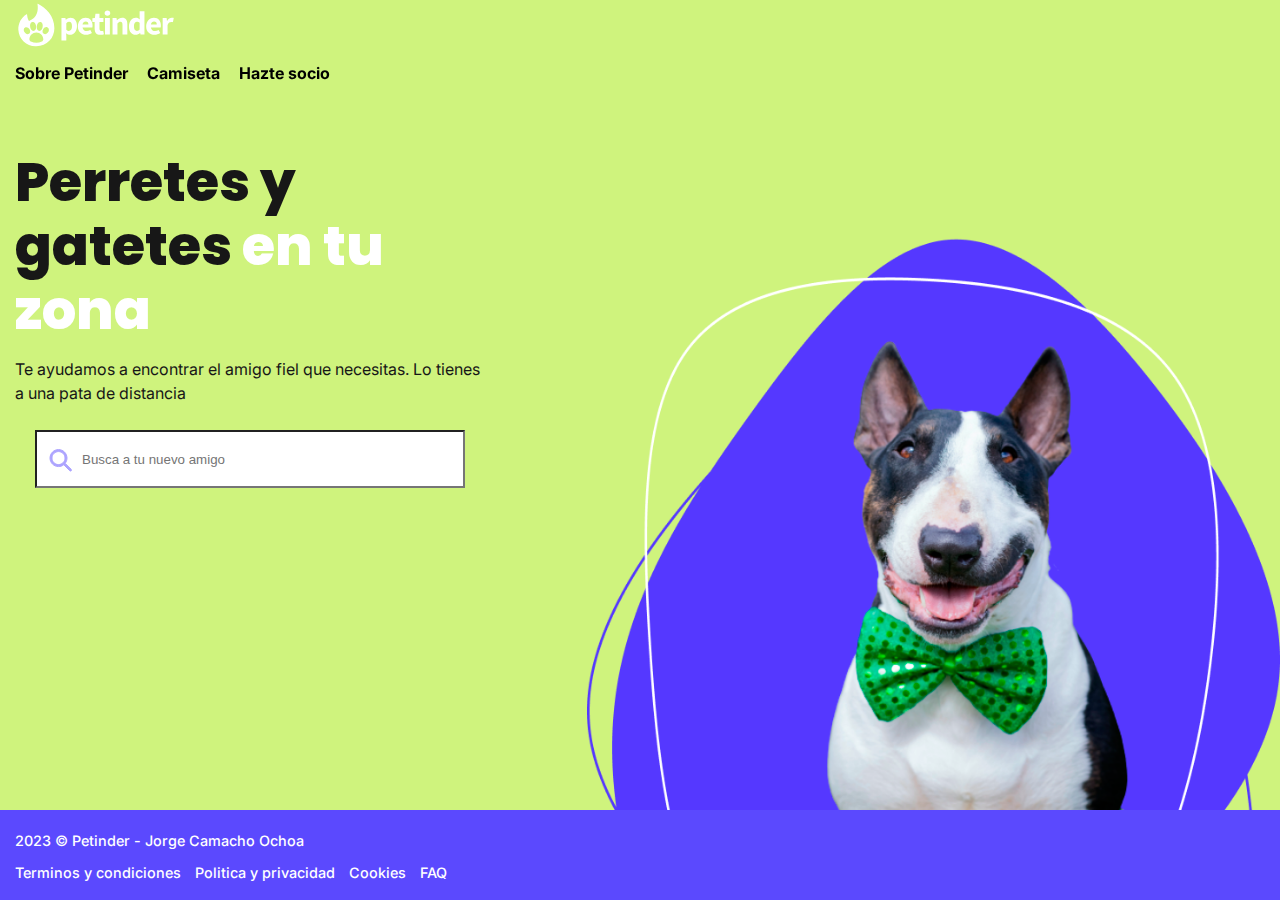
==== index.html @ 2ad8a1c3 "perretes y gatetes" ====
<!DOCTYPE html>
<html lang="es">
<head>
    <meta charset="UTF-8">
    <meta http-equiv="X-UA-Compatible" content="IE=edge">
    <meta name="viewport" content="width=device-width, initial-scale=1.0">
    <meta name="description" content="Petinder es una organización que fomenta la adopcion de perros y gatos">
    <link rel="stylesheet" href="./css/estilos.css">
    <title>Petinder</title>
</head>
<body class="page-home">
    <header>
        <nav class="container">
            <a class="link-logo" href="index.html">
                <img class="logo" src="./images/logo_white.svg" alt="Logo Petinder">
            </a>
            <ul class="menu-links">
                <li><a href="about.html">Sobre Petinder</a></li>
                <li><a href="tshirt.html">Camiseta</a></li>
                <li><a href="join.html">Hazte socio</a></li>
            </ul>
        </nav>
    </header>
    <main>
        <div class="container">
            <section class="featured">
                <h1 class="title">Perretes y gatetes <span>en tu zona</span></h1>
                <p class="featured-text">Te ayudamos a encontrar el amigo fiel que necesitas. Lo tienes a una pata de distancia</p>
                <form class="search-bar"><input type="search" class="form-control search-control" name="" id="" placeholder="Busca a tu nuevo amigo"></form>
            </section>
        </div>
    </main>
    <footer>
        <div class="container">
            <span>2023 © Petinder - Jorge Camacho Ochoa</span>
            <ul class="legal-links">
                <li><a href="">Terminos y condiciones</a></li>
                <li><a href="">Politica y privacidad</a></li>
                <li><a href="">Cookies</a></li>
                <li><a href="">FAQ</a></li>
            </ul>
        </div>
    </footer>
</body>
</html>
---- css/estilos.css ----
@import url("https://fonts.googleapis.com/css2?family=Inter:wght@400;500;700&display=swap");
@import url("https://fonts.googleapis.com/css2?family=Poppins:wght@800&display=swap");

/* Reglas generales */
/* Definimos las variables de colores*/
:root {
  --text-color: rgb(23, 23, 23);
  --primary-color: rgb(91, 73, 254);
  --secondary-color: rgb(125, 232, 140);
  --secondary--light-color: rgb(207, 243, 125);
}

/* reset margins and paddings */
*,
*::before,
*::after {
  margin: 0;
  padding: 0;
  box-sizing: border-box;
}

body {
  margin: 0;
  font-family: Inter, sans-serif;
  font-size: 1rem;
  font-weight: 400;
  line-height: 1.5;
  color: var(--text-color);
  background-color: #f9f9f9;
}

a {
  color: var(--primary-color);
  text-decoration: none;
  background-color: transparent;
}

a:hover {
  color: var(--secondary-color);
}

p {
  margin-bottom: 10px;
}

ul,
li {
  list-style: none;
  padding: 0;
  margin: 0;
}

h1,
h2,
.title {
  font-family: Poppins, sans-serif;
}

.title {
  font-weight: 800;
  font-size: 1.9rem;
  margin-bottom: 0.75rem;
}

.img-fluid {
  max-width: 100%;
}

/* Las reglas que van a continuacion consiguen que los elemetos dentro del elemento container se adapten a los diferentes dispositivos
La clase .container define un contenedor que ocupa el 100% de la pantalla del dispositivp, con un relleno a la izquierda y a la derecha 
de 15 pixeles, y margenes por la derecha y por la izquierda automáticas, 
Ademas utilizaremos medias queries, con las medias queries indicamos la maxima anchura de cointainer cuando los dispositivos
tengan la anchura mínima indicada por el punto de ruptura, breakpoint  */

.container {
  margin-right: auto;
  margin-left: auto;
  padding-right: 15px;
  padding-left: 15px;
}
@media (min-width: 992px) {
  .cointainer {
    max-width: 960px;
  }
}

@media (min-width: 1200px) {
  .cointainer {
    max-width: 1140px;
  }
}

@media (min-width: 1400px) {
  .cointainer {
    max-width: 13000px;
  }
}

/* Bloques generales de la plantilla  */
header {
  min-height: 115px;
  background-color: white;
  box-shadow: 0 4px 8px 0 rgba(13, 10, 44, 0.04);
}

header .link-logo {
  display: inline-block;
  padding-top: 15p;
  padding-bottom: 5px;
}

header .logo {
  height: 50px;
  width: auto;
  margin-right: 5px;
}

header .menu-links li {
  margin-right: 15px;
  font-weight: 500;
  display: inline-block;
}

header .menu-links a {
  color: black;
}

header .menu-links a:hover {
    color: var(--secondary-color);
  }

header .menu-links li a {
  font-weight: 700;
}

main {
  padding-top: 40px;
  padding-bottom: 60px;
}

main a {
  border-bottom: 1px dotted var(--primary-color);
}

main a:hover {
  border-color: var(--secondary-color);
}

footer {
  background: var(--primary-color);
  color: white;
  padding: 20px 0;
  margin-top: auto;
  font-size: 0.9rem;
  font-weight: 500;
  height: 90px;
}

footer a {
  color: white;
}

footer .legal-links {
  margin-top: 10px;
}

footer .legal-links li {
  display: inline-block;
  margin-right: 10px;
}


/* Pagina Home */
.page-home header{
    background: transparent;
    box-shadow: none;
    position: fixed;
    width: 100%;
}

.page-home{
    background: linear-gradient(75deg, var(--secondary--light-color) 0%, var(--secondary--light-color));
}

.page-home main{
    padding: 0;
}

.page-home .title{
    font-size: 3.4rem;
    margin-bottom: 15px;
    line-height: 4rem;
}

.page-home .title span{
    color:white;
}

.page-home .featured{
    max-width: 470px;
}

.page-home main .container{
    min-height: calc(100vh - 90px);
    background: url(../images/hero_image_bg.png) 100% 100% no-repeat;
    background-size: 700px auto;
    padding-top: 150px;
    padding-bottom: 120px;
}

.page-home main .featured .featured-text{
    margin-bottom: 25px;
}

.search-bar .search-control{
    width: 100%;
    padding-left: 45px;
    height: 58px;
    background:#fff url(../images/icon_search.svg) 5px 50% no-repeat;
}

/* Pagina sobre Petinder */
.page-rest main{
  min-height: calc(100vh - 205px);

}
.page-rest main .container{
/* background-color: white; */
padding: 10px;
}

.page-rest .img-fluid{
    padding: 10px;
    background: white;
    border: 1px solid var(--secondary--light-color);
}

.page-rest figure{
    font-size: 0.9rem;
    text-align: center;
    margin-bottom: 30px;
    max-width: 700px;
    font-style: italic;
}

/* Pagina Camisetas (tabla) */

table{
    width: 90%;
    margin: 30px;
    border-collapse: collapse;
}

table, table th, table td{
    border: 1px solid black;
}

table th{
    background: var(--secondary--light-color);
    padding: 5px 10px;
}

table thead th{
    text-align: center;
}

table, tbody th{
    text-align: left;
}

table thead th:first-child{
    background-color: var(--secondary-color);
}

table td{
    background: white;
    padding: 5px 10px;
    text-align: center;
}

table tr:nth-child(odd) td{
    border-bottom: 1px solid var(--secondary-color);
}

table caption{
    background: var(--primary-color);
    color: white;
    padding: 10px;
    text-transform: uppercase;
    font-weight: 700;
}

/* Página sobre Join */

form {
  max-width: 600px;
  margin: 20px;
}

.ajuste-form div{
  
  width: 90%;
  margin: 0 auto;
}

.ajuste-form{
    margin-bottom: 20px;
}

fieldset {
  margin: 20px 0;
}

legend {
  margin-left: 5%;
    margin-bottom: 20px;
  padding: 10px;
  background: var(--primary-color);
  color:white;
}

.form-group input, .form-group select{
    width: 100%;
  padding: 10px;
    margin-bottom: 20px;
}

.ajuste-form .form-pago input{
    margin-right: 5px;
    margin-bottom: 20px;
}
.ajuste-form .form-pago label{
    margin-right: 25px;
}

.form-marcado{
    color: red;
}

.marcado label::after{
    content: '*';
    color: red;
}

.marcado p{
    color:red;
}

.marcado p::before{
    content: '*';
    color: red;
}

.form-politica{
  margin-bottom: 20px;
}

.boton-enviar{
  padding: 10px;
  background: var(--primary-color);
  color: white;
  font-size: 1rem;
  border-radius: 5px;
  border: none;
}
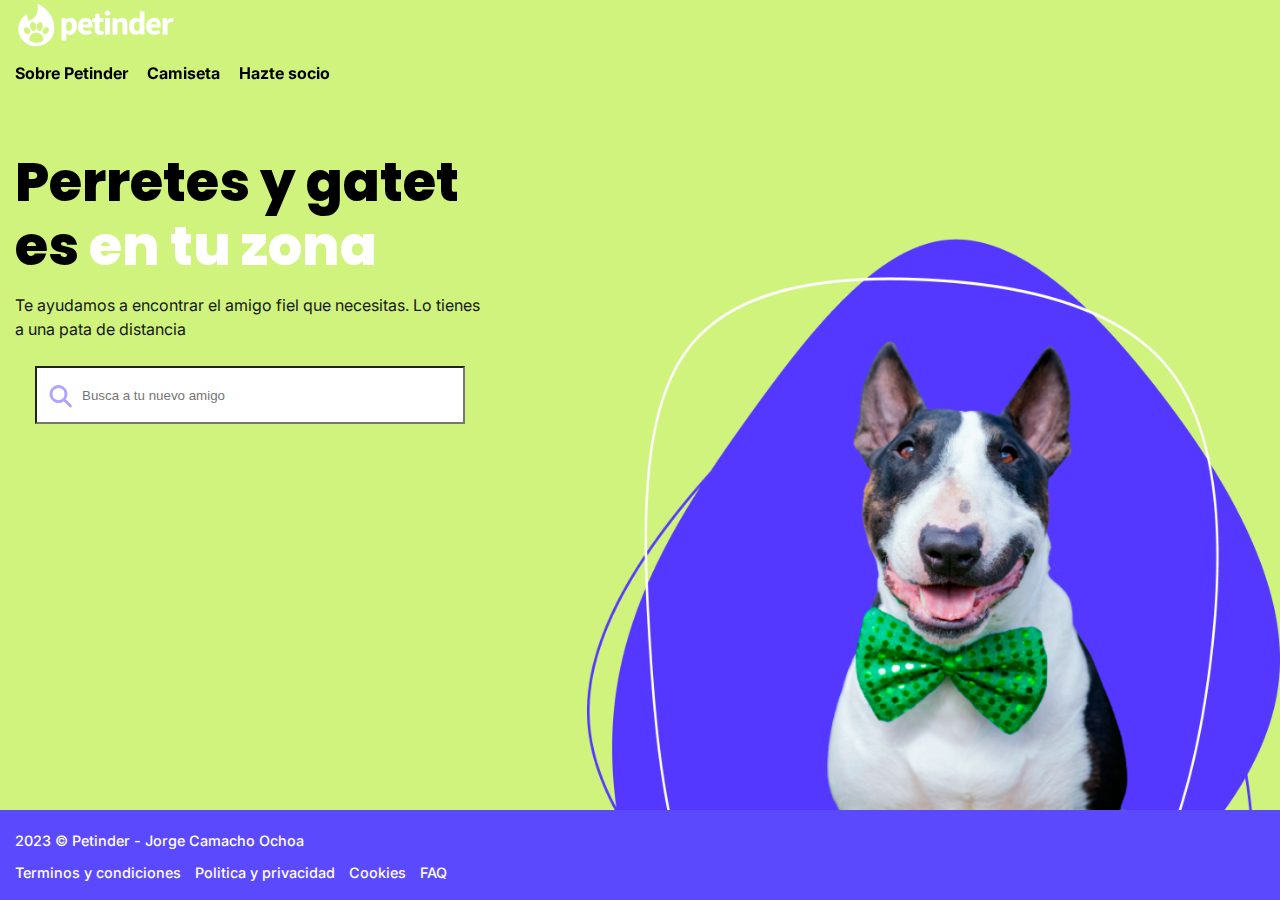
==== commit 3baf59e7: "cambios en css y html" ====
--- a/index.html
+++ b/index.html
@@ -24,7 +24,28 @@
     <main>
         <div class="container">
             <section class="featured">
-                <h1 class="title">Perretes y gatetes <span>en tu zona</span></h1>
+                <h1 class="title">   
+                    <span class="rotate-3d">P</span>
+                    <span class="rotate-3d">e</span>
+                    <span class="rotate-3d">r</span>
+                    <span class="rotate-3d">r</span>
+                    <span class="rotate-3d">e</span>
+                    <span class="rotate-3d">t</span>
+                    <span class="rotate-3d">e</span>
+                    <span class="rotate-3d">s</span>
+                    <span class="rotate-3d">&nbsp</span>
+                    <span class="rotate-3d">y</span>
+                    <span class="rotate-3d">&nbsp</span>
+                    <span class="rotate-3d">g</span>
+                    <span class="rotate-3d">a</span>
+                    <span class="rotate-3d">t</span>
+                    <span class="rotate-3d">e</span>
+                    <span class="rotate-3d">t</span>
+                    <span class="rotate-3d">e</span>
+                    <span class="rotate-3d">s</span>
+                    <span class="rotate-3d">&nbsp</span>
+                    <span>en tu zona</span>
+                </h1>
                 <p class="featured-text">Te ayudamos a encontrar el amigo fiel que necesitas. Lo tienes a una pata de distancia</p>
                 <form class="search-bar"><input type="search" class="form-control search-control" name="" id="" placeholder="Busca a tu nuevo amigo"></form>
             </section>
--- a/css/estilos.css
+++ b/css/estilos.css
@@ -190,10 +190,26 @@
     font-size: 3.4rem;
     margin-bottom: 15px;
     line-height: 4rem;
+    overflow: hidden;
+    height: 1%;
 }
 
 .page-home .title span{
     color:white;
+    float: left;
+}
+
+.page-home .title span.rotate-3d {
+  color: black;
+}
+
+.rotate-3d {
+  display: inline-block;
+  transition: transform .3s linear;
+}
+
+.rotate-3d:hover {
+  transform: rotate3d(0, 1, 0, 180deg);
 }
 
 .page-home .featured{
@@ -241,6 +257,11 @@
     margin-bottom: 30px;
     max-width: 700px;
     font-style: italic;
+    transition: all .2s ease-in-out; 
+}
+
+.page-rest figure:hover{
+  transform: scale(1.5);
 }
 
 /* Pagina Camisetas (tabla) */
